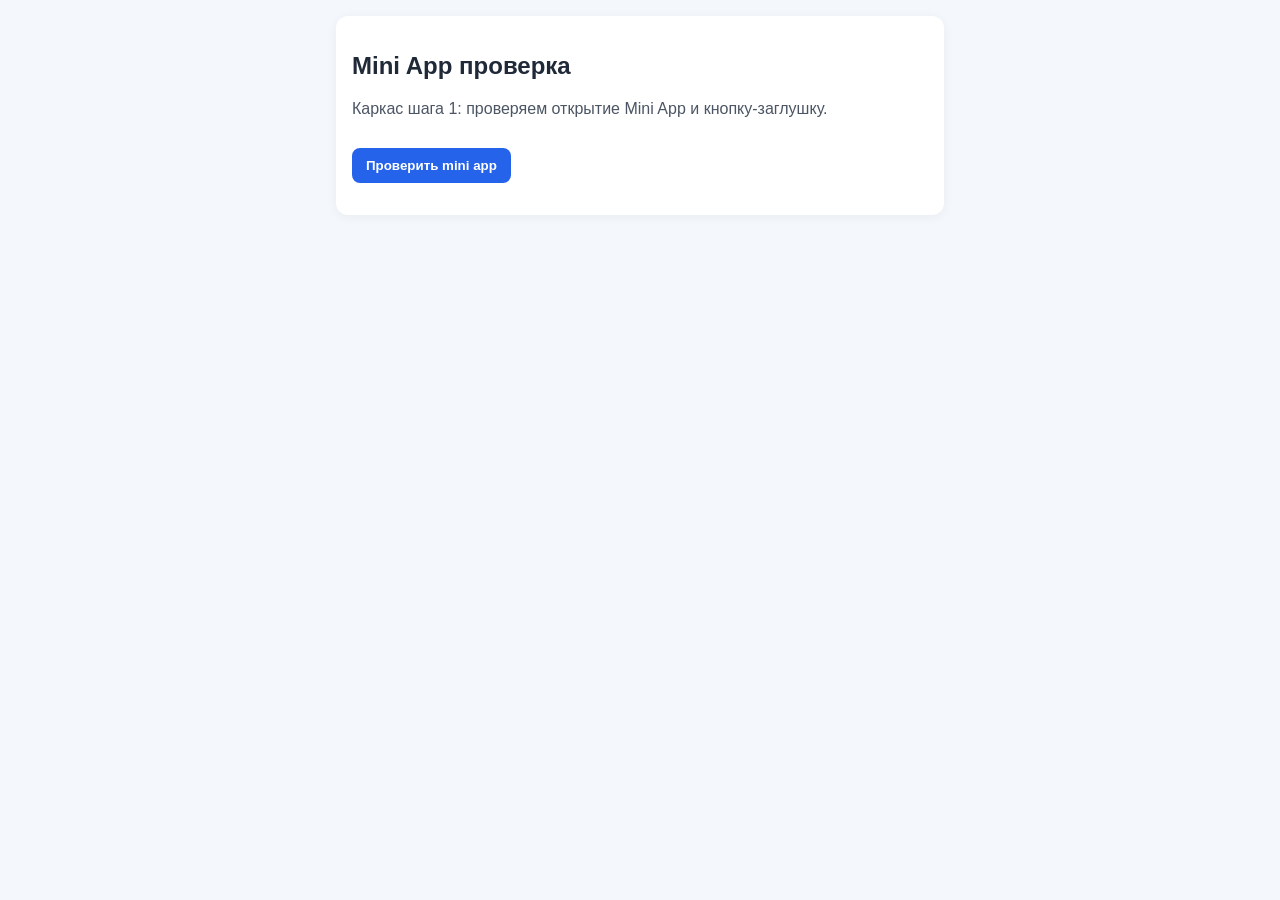
==== miniapp/index.html @ 68e5415d "chore(restart): перезапустить проект на новом каркасе Mini App Переводим проект на упрощенный рабочи" ====
<html lang="ru">
  <head>
    <meta charset="UTF-8" />
    <meta name="viewport" content="width=device-width, initial-scale=1.0" />
    <title>Weather Mini App Mock</title>
    <link rel="stylesheet" href="./styles.css" />
    <script src="https://telegram.org/js/telegram-web-app.js"></script>
  </head>
  <body>
    <main class="container">
      <section class="card">
        <h1>Mini App проверка</h1>
        <p class="hint">Каркас шага 1: проверяем открытие Mini App и кнопку-заглушку.</p>
        <button id="mockButton" class="btn" type="button">Проверить mini app</button>
        <p id="mockResult" class="result" aria-live="polite"></p>
      </section>
    </main>

    <script src="./app.js"></script>
  </body>
</html>
---- miniapp/styles.css ----
/* Базовый reset для предсказуемой верстки во всех webview. */
* {
  box-sizing: border-box;
}

/* Основной фон и типографика mini app. */
body {
  margin: 0;
  font-family: Arial, sans-serif;
  background: #f4f7fb;
  color: #1f2937;
}

/* Контейнер страницы с ограничением ширины. */
.container {
  max-width: 640px;
  margin: 0 auto;
  padding: 16px;
}

/* Карточка с тестовой кнопкой шага 1. */
.card {
  background: #ffffff;
  border-radius: 12px;
  padding: 16px;
  box-shadow: 0 2px 12px rgba(0, 0, 0, 0.05);
}

/* Подсказка пользователю перед действием. */
.hint {
  margin-top: 0;
  color: #4b5563;
}

/* Основная CTA-кнопка для проверки mock endpoint. */
.btn {
  margin-top: 14px;
  border: 0;
  border-radius: 8px;
  padding: 10px 14px;
  background: #2563eb;
  color: #ffffff;
  font-weight: 600;
  cursor: pointer;
}

/* Состояние hover для десктопной проверки в браузере. */
.btn:hover {
  background: #1d4ed8;
}

/* Блок, в котором показываем ответ backend или текст ошибки. */
.result {
  margin-top: 12px;
  white-space: pre-wrap;
}
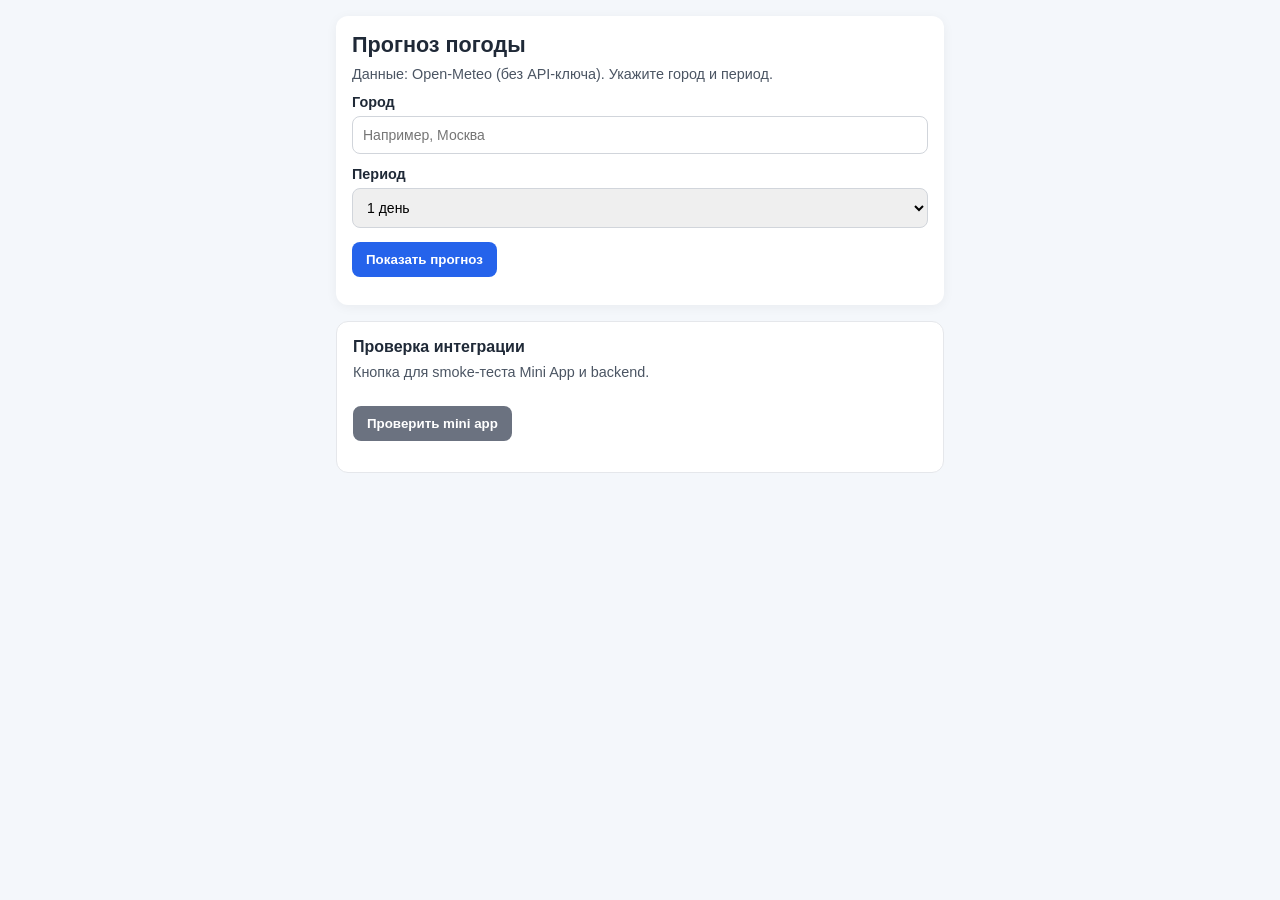
==== commit 574bb125: "feat(webapp): добавить форму прогноза в Mini App Форма города и периода 1/3/10 дней с вызовом /api/f" ====
--- a/miniapp/index.html
+++ b/miniapp/index.html
@@ -2,16 +2,34 @@
   <head>
     <meta charset="UTF-8" />
     <meta name="viewport" content="width=device-width, initial-scale=1.0" />
-    <title>Weather Mini App Mock</title>
+    <title>Прогноз погоды</title>
     <link rel="stylesheet" href="./styles.css" />
     <script src="https://telegram.org/js/telegram-web-app.js"></script>
   </head>
   <body>
     <main class="container">
       <section class="card">
-        <h1>Mini App проверка</h1>
-        <p class="hint">Каркас шага 1: проверяем открытие Mini App и кнопку-заглушку.</p>
-        <button id="mockButton" class="btn" type="button">Проверить mini app</button>
+        <h1>Прогноз погоды</h1>
+        <p class="hint">Данные: Open‑Meteo (без API‑ключа). Укажите город и период.</p>
+
+        <label for="cityInput">Город</label>
+        <input id="cityInput" type="text" placeholder="Например, Москва" autocomplete="off" />
+
+        <label for="daysSelect">Период</label>
+        <select id="daysSelect" aria-label="Период прогноза в днях">
+          <option value="1">1 день</option>
+          <option value="3">3 дня</option>
+          <option value="10">10 дней</option>
+        </select>
+
+        <button id="forecastButton" class="btn" type="button">Показать прогноз</button>
+        <div id="forecastResult" class="result" aria-live="polite"></div>
+      </section>
+
+      <section class="card card-muted">
+        <h2 class="card-title">Проверка интеграции</h2>
+        <p class="hint">Кнопка для smoke‑теста Mini App и backend.</p>
+        <button id="mockButton" class="btn btn-secondary" type="button">Проверить mini app</button>
         <p id="mockResult" class="result" aria-live="polite"></p>
       </section>
     </main>
--- a/miniapp/styles.css
+++ b/miniapp/styles.css
@@ -1,9 +1,7 @@
-/* Базовый reset для предсказуемой верстки во всех webview. */
 * {
   box-sizing: border-box;
 }
 
-/* Основной фон и типографика mini app. */
 body {
   margin: 0;
   font-family: Arial, sans-serif;
@@ -11,28 +9,59 @@
   color: #1f2937;
 }
 
-/* Контейнер страницы с ограничением ширины. */
 .container {
   max-width: 640px;
   margin: 0 auto;
   padding: 16px;
 }
 
-/* Карточка с тестовой кнопкой шага 1. */
 .card {
   background: #ffffff;
   border-radius: 12px;
   padding: 16px;
+  margin-bottom: 16px;
   box-shadow: 0 2px 12px rgba(0, 0, 0, 0.05);
 }
 
-/* Подсказка пользователю перед действием. */
+.card-muted {
+  border: 1px solid #e5e7eb;
+  box-shadow: none;
+}
+
+.card-title {
+  margin: 0 0 8px;
+  font-size: 1rem;
+}
+
+h1 {
+  margin: 0 0 8px;
+  font-size: 1.35rem;
+}
+
 .hint {
   margin-top: 0;
+  margin-bottom: 12px;
   color: #4b5563;
+  font-size: 0.9rem;
 }
 
-/* Основная CTA-кнопка для проверки mock endpoint. */
+label {
+  display: block;
+  margin-top: 12px;
+  margin-bottom: 6px;
+  font-weight: 600;
+  font-size: 0.9rem;
+}
+
+input,
+select {
+  width: 100%;
+  border: 1px solid #d1d5db;
+  border-radius: 8px;
+  padding: 10px;
+  font-size: 14px;
+}
+
 .btn {
   margin-top: 14px;
   border: 0;
@@ -44,13 +73,21 @@
   cursor: pointer;
 }
 
-/* Состояние hover для десктопной проверки в браузере. */
 .btn:hover {
   background: #1d4ed8;
 }
 
-/* Блок, в котором показываем ответ backend или текст ошибки. */
+.btn-secondary {
+  background: #6b7280;
+}
+
+.btn-secondary:hover {
+  background: #4b5563;
+}
+
 .result {
   margin-top: 12px;
   white-space: pre-wrap;
+  font-size: 0.95rem;
+  line-height: 1.45;
 }
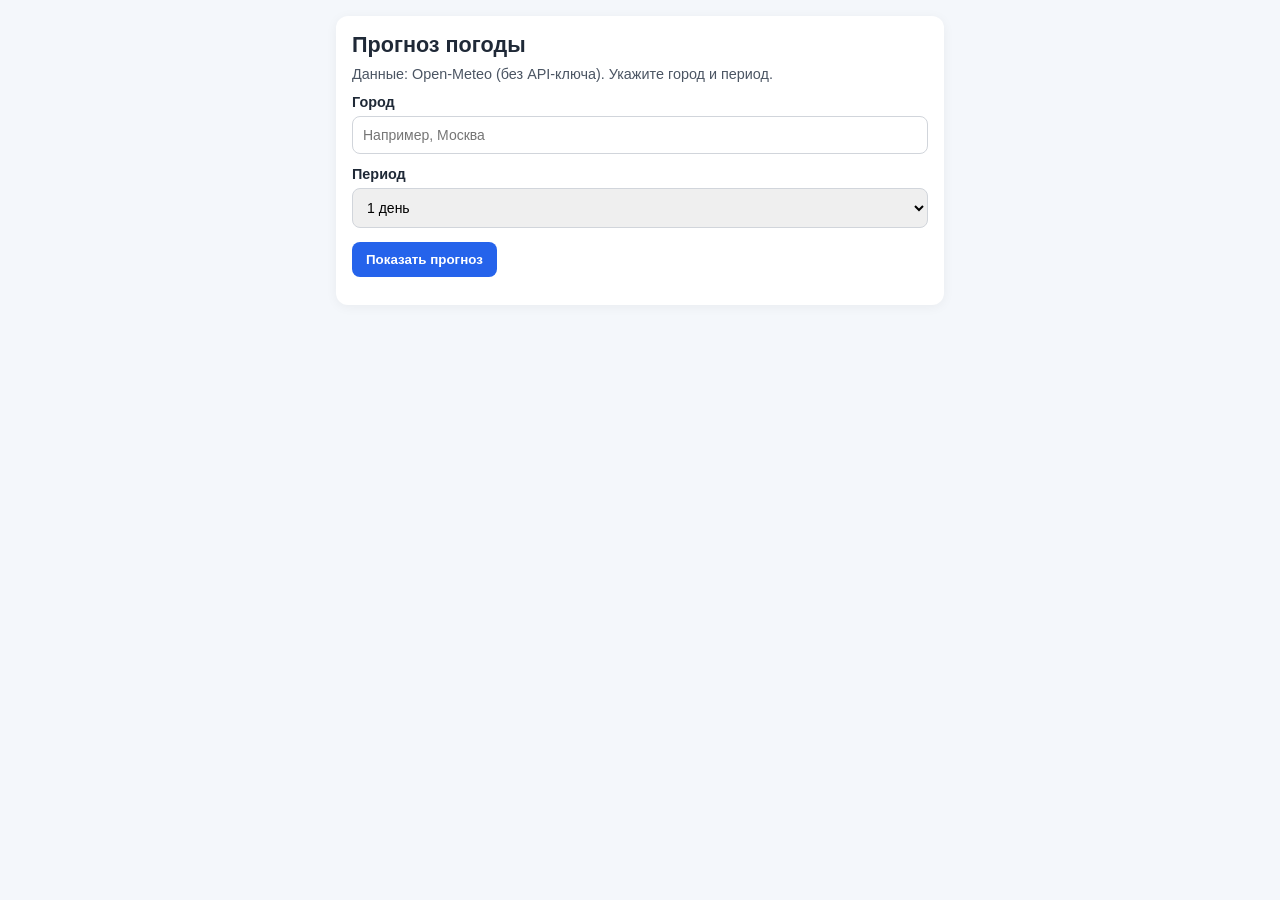
==== commit 9774c591: "chore(miniapp, backend): удалить legacy mock и обновить документацию Убраны эндпоинт GET /api/mock, " ====
--- a/miniapp/index.html
+++ b/miniapp/index.html
@@ -25,13 +25,6 @@
         <button id="forecastButton" class="btn" type="button">Показать прогноз</button>
         <div id="forecastResult" class="result" aria-live="polite"></div>
       </section>
-
-      <section class="card card-muted">
-        <h2 class="card-title">Проверка интеграции</h2>
-        <p class="hint">Кнопка для smoke‑теста Mini App и backend.</p>
-        <button id="mockButton" class="btn btn-secondary" type="button">Проверить mini app</button>
-        <p id="mockResult" class="result" aria-live="polite"></p>
-      </section>
     </main>
 
     <script src="./app.js"></script>
--- a/miniapp/styles.css
+++ b/miniapp/styles.css
@@ -21,16 +21,6 @@
   padding: 16px;
   margin-bottom: 16px;
   box-shadow: 0 2px 12px rgba(0, 0, 0, 0.05);
-}
-
-.card-muted {
-  border: 1px solid #e5e7eb;
-  box-shadow: none;
-}
-
-.card-title {
-  margin: 0 0 8px;
-  font-size: 1rem;
 }
 
 h1 {
@@ -77,14 +67,6 @@
   background: #1d4ed8;
 }
 
-.btn-secondary {
-  background: #6b7280;
-}
-
-.btn-secondary:hover {
-  background: #4b5563;
-}
-
 .result {
   margin-top: 12px;
   white-space: pre-wrap;
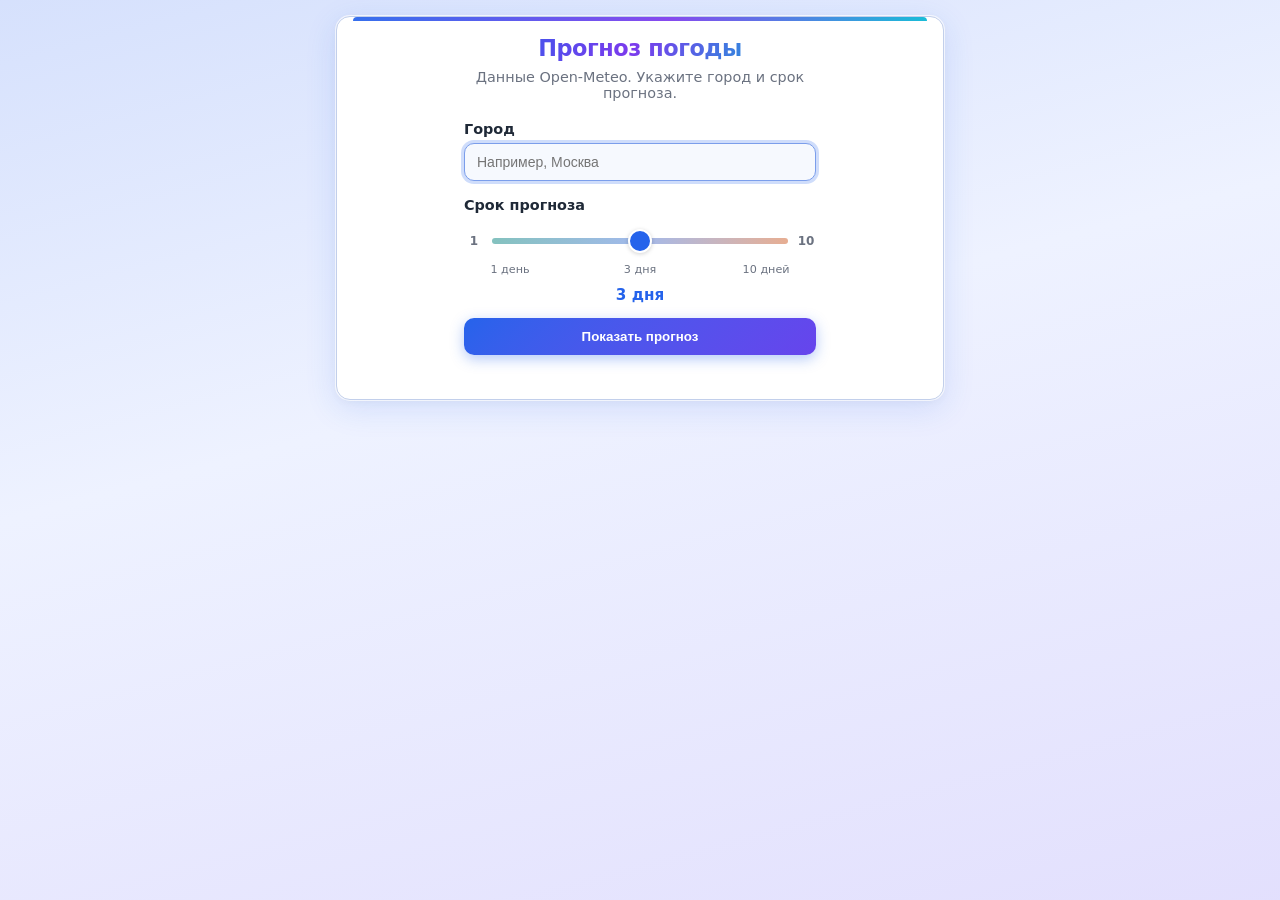
==== commit 024b2bc8: "feat(miniapp, backend): карточки прогноза, геоподсказки, weather_code и UI Mini App: тема Telegram, " ====
--- a/miniapp/index.html
+++ b/miniapp/index.html
@@ -3,27 +3,75 @@
     <meta charset="UTF-8" />
     <meta name="viewport" content="width=device-width, initial-scale=1.0" />
     <title>Прогноз погоды</title>
+    <link
+      rel="icon"
+      href="data:image/svg+xml,%3Csvg xmlns='http://www.w3.org/2000/svg' viewBox='0 0 32 32'%3E%3Ccircle cx='16' cy='16' r='14' fill='%232563eb'/%3E%3C/svg%3E"
+    />
     <link rel="stylesheet" href="./styles.css" />
     <script src="https://telegram.org/js/telegram-web-app.js"></script>
   </head>
   <body>
     <main class="container">
       <section class="card">
-        <h1>Прогноз погоды</h1>
-        <p class="hint">Данные: Open‑Meteo (без API‑ключа). Укажите город и период.</p>
+        <div class="form-intro">
+          <h1>Прогноз погоды</h1>
+          <p class="hint">Данные Open‑Meteo. Укажите город и срок прогноза.</p>
+        </div>
 
-        <label for="cityInput">Город</label>
-        <input id="cityInput" type="text" placeholder="Например, Москва" autocomplete="off" />
+        <form id="forecastForm" novalidate>
+          <div class="form-fields">
+            <div class="city-field">
+              <label for="cityInput">Город</label>
+              <input
+                id="cityInput"
+                name="city"
+                type="text"
+                placeholder="Например, Москва"
+                autocomplete="off"
+                maxlength="100"
+                autofocus
+                required
+                minlength="2"
+                aria-autocomplete="list"
+                aria-expanded="false"
+                aria-controls="citySuggestList"
+              />
+              <ul id="citySuggestList" class="city-suggest-list" role="listbox" hidden></ul>
+            </div>
 
-        <label for="daysSelect">Период</label>
-        <select id="daysSelect" aria-label="Период прогноза в днях">
-          <option value="1">1 день</option>
-          <option value="3">3 дня</option>
-          <option value="10">10 дней</option>
-        </select>
+            <div class="days-slider-block">
+              <label id="daysSliderLabel" for="daysSlider">Срок прогноза</label>
+              <div class="days-slider-row">
+                <span class="days-slider-edge" aria-hidden="true">1</span>
+                <input
+                  id="daysSlider"
+                  name="days"
+                  type="range"
+                  min="0"
+                  max="2"
+                  step="1"
+                  value="1"
+                  aria-labelledby="daysSliderLabel"
+                  aria-valuetext="3 дня"
+                />
+                <span class="days-slider-edge" aria-hidden="true">10</span>
+              </div>
+              <div class="days-slider-ticks" aria-hidden="true">
+                <span>1 день</span>
+                <span>3 дня</span>
+                <span>10 дней</span>
+              </div>
+              <p id="daysSliderCaption" class="days-slider-caption">3 дня</p>
+            </div>
 
-        <button id="forecastButton" class="btn" type="button">Показать прогноз</button>
-        <div id="forecastResult" class="result" aria-live="polite"></div>
+            <button id="forecastButton" class="btn" type="submit">Показать прогноз</button>
+          </div>
+        </form>
+
+        <div id="forecastError" class="error-block" role="alert" aria-live="assertive" hidden></div>
+        <div id="forecastSkeleton" class="forecast-skeleton" hidden aria-hidden="true"></div>
+        <div id="forecastSummary" class="forecast-summary" hidden></div>
+        <div id="forecastCards" class="forecast-cards" aria-live="polite"></div>
       </section>
     </main>
 
--- a/miniapp/styles.css
+++ b/miniapp/styles.css
@@ -1,12 +1,38 @@
+/* Светлая тема по умолчанию; переменные перезаписываются из Telegram.WebApp.themeParams. */
+:root {
+  --app-page-bg: #eef2ff;
+  --app-card-bg: #ffffff;
+  --app-text: #1f2937;
+  --app-muted: #6b7280;
+  --app-accent: #2563eb;
+  --app-accent-hover: #1d4ed8;
+  --app-accent-text: #ffffff;
+  --app-border: #e5e7eb;
+  --app-error-bg: #fef2f2;
+  --app-error-text: #b91c1c;
+  --app-error-border: #fecaca;
+  /* Акценты UI и температур (не перезаписываются из Telegram — читаемость) */
+  --app-decor-violet: #7c3aed;
+  --app-decor-cyan: #06b6d4;
+  --app-temp-min: #0d9488;
+  --app-temp-max: #ea580c;
+}
+
 * {
   box-sizing: border-box;
 }
 
 body {
   margin: 0;
-  font-family: Arial, sans-serif;
-  background: #f4f7fb;
-  color: #1f2937;
+  font-family: system-ui, -apple-system, "Segoe UI", Roboto, Arial, sans-serif;
+  color: var(--app-text);
+  background: linear-gradient(
+      165deg,
+      color-mix(in srgb, var(--app-accent) 12%, var(--app-page-bg)) 0%,
+      var(--app-page-bg) 42%,
+      color-mix(in srgb, var(--app-decor-violet) 10%, var(--app-page-bg)) 100%
+    )
+    fixed;
 }
 
 .container {
@@ -15,23 +41,59 @@
   padding: 16px;
 }
 
+/* Заголовок и пояснение — по центру карточки */
+.form-intro {
+  text-align: center;
+  max-width: 22rem;
+  margin: 0 auto 20px;
+}
+
+/* Поля формы — узкая колонка по центру */
+.form-fields {
+  max-width: 22rem;
+  margin: 0 auto;
+}
+
 .card {
-  background: #ffffff;
-  border-radius: 12px;
-  padding: 16px;
+  position: relative;
+  background: var(--app-card-bg);
+  border-radius: 14px;
+  padding: 18px 16px 16px;
   margin-bottom: 16px;
-  box-shadow: 0 2px 12px rgba(0, 0, 0, 0.05);
-}
-
-h1 {
+  border: 1px solid color-mix(in srgb, var(--app-accent) 18%, var(--app-border));
+  box-shadow:
+    0 0 0 1px color-mix(in srgb, var(--app-card-bg) 70%, transparent),
+    0 8px 32px color-mix(in srgb, var(--app-accent) 14%, transparent),
+    0 2px 8px rgba(0, 0, 0, 0.04);
+}
+
+.card::before {
+  content: "";
+  position: absolute;
+  left: 16px;
+  right: 16px;
+  top: 0;
+  height: 4px;
+  border-radius: 4px 4px 0 0;
+  background: linear-gradient(90deg, var(--app-accent), var(--app-decor-violet) 55%, var(--app-decor-cyan));
+  opacity: 0.92;
+}
+
+.form-intro h1 {
   margin: 0 0 8px;
-  font-size: 1.35rem;
+  font-size: 1.4rem;
+  font-weight: 700;
+  letter-spacing: -0.02em;
+  background: linear-gradient(115deg, var(--app-accent) 0%, var(--app-decor-violet) 48%, var(--app-decor-cyan) 100%);
+  -webkit-background-clip: text;
+  background-clip: text;
+  color: transparent;
 }
 
 .hint {
   margin-top: 0;
   margin-bottom: 12px;
-  color: #4b5563;
+  color: var(--app-muted);
   font-size: 0.9rem;
 }
 
@@ -43,33 +105,368 @@
   font-size: 0.9rem;
 }
 
-input,
-select {
+input[type="text"] {
   width: 100%;
-  border: 1px solid #d1d5db;
-  border-radius: 8px;
-  padding: 10px;
+  border: 1px solid var(--app-border);
+  border-radius: 10px;
+  padding: 10px 12px;
   font-size: 14px;
+  background: color-mix(in srgb, var(--app-card-bg) 96%, var(--app-accent));
+  color: var(--app-text);
+  transition:
+    border-color 0.15s ease,
+    box-shadow 0.15s ease;
+}
+
+input[type="text"]:focus {
+  outline: none;
+  border-color: color-mix(in srgb, var(--app-accent) 55%, var(--app-border));
+  box-shadow: 0 0 0 3px color-mix(in srgb, var(--app-accent) 22%, transparent);
+}
+
+.city-field {
+  position: relative;
+}
+
+.city-suggest-list {
+  position: absolute;
+  z-index: 20;
+  left: 0;
+  right: 0;
+  top: 100%;
+  margin: 6px 0 0;
+  padding: 4px 0;
+  max-height: min(40vh, 280px);
+  overflow-y: auto;
+  list-style: none;
+  background: var(--app-card-bg);
+  color: var(--app-text);
+  border: 1px solid color-mix(in srgb, var(--app-accent) 24%, var(--app-border));
+  border-radius: 10px;
+  box-shadow:
+    0 0 0 1px color-mix(in srgb, var(--app-card-bg) 80%, transparent),
+    0 12px 32px color-mix(in srgb, var(--app-accent) 18%, rgba(0, 0, 0, 0.12));
+}
+
+.city-suggest-item {
+  display: flex;
+  flex-direction: column;
+  gap: 2px;
+  padding: 10px 12px;
+  cursor: pointer;
+  font-size: 0.9rem;
+  line-height: 1.25;
+}
+
+.city-suggest-item-name {
+  font-weight: 600;
+}
+
+.city-suggest-item-sub {
+  font-size: 0.78rem;
+  color: var(--app-muted);
+}
+
+.city-suggest-item--active,
+.city-suggest-item:hover {
+  background: color-mix(in srgb, var(--app-accent) 14%, var(--app-card-bg));
+}
+
+/* Ползунок: три дискретных положения (1 / 3 / 10 дней) */
+.days-slider-block {
+  margin-top: 16px;
+}
+
+.days-slider-row {
+  display: flex;
+  align-items: center;
+  gap: 8px;
+  margin-top: 8px;
+}
+
+.days-slider-edge {
+  flex: 0 0 auto;
+  width: 1.25rem;
+  text-align: center;
+  font-size: 0.75rem;
+  font-weight: 600;
+  color: var(--app-muted);
+}
+
+input[type="range"]#daysSlider {
+  flex: 1 1 auto;
+  min-width: 0;
+  height: 40px;
+  margin: 0;
+  -webkit-appearance: none;
+  appearance: none;
+  background: transparent;
+  cursor: pointer;
+}
+
+input[type="range"]#daysSlider:focus {
+  outline: none;
+}
+
+input[type="range"]#daysSlider:focus-visible {
+  outline: 2px solid var(--app-accent);
+  outline-offset: 4px;
+  border-radius: 4px;
+}
+
+input[type="range"]#daysSlider::-webkit-slider-runnable-track {
+  height: 6px;
+  border-radius: 3px;
+  background: linear-gradient(
+    90deg,
+    color-mix(in srgb, var(--app-temp-min) 45%, var(--app-border)),
+    color-mix(in srgb, var(--app-accent) 35%, var(--app-border)),
+    color-mix(in srgb, var(--app-temp-max) 40%, var(--app-border))
+  );
+}
+
+input[type="range"]#daysSlider::-webkit-slider-thumb {
+  -webkit-appearance: none;
+  appearance: none;
+  width: 24px;
+  height: 24px;
+  margin-top: -9px;
+  border-radius: 50%;
+  background: var(--app-accent);
+  border: 2px solid var(--app-card-bg);
+  box-shadow: 0 1px 4px rgba(0, 0, 0, 0.18);
+}
+
+input[type="range"]#daysSlider:active::-webkit-slider-thumb {
+  box-shadow: 0 2px 8px rgba(0, 0, 0, 0.22);
+}
+
+input[type="range"]#daysSlider::-moz-range-track {
+  height: 6px;
+  border-radius: 3px;
+  background: linear-gradient(
+    90deg,
+    color-mix(in srgb, var(--app-temp-min) 45%, var(--app-border)),
+    color-mix(in srgb, var(--app-accent) 35%, var(--app-border)),
+    color-mix(in srgb, var(--app-temp-max) 40%, var(--app-border))
+  );
+}
+
+input[type="range"]#daysSlider::-moz-range-thumb {
+  width: 22px;
+  height: 22px;
+  border-radius: 50%;
+  background: var(--app-accent);
+  border: 2px solid var(--app-card-bg);
+  box-shadow: 0 1px 4px rgba(0, 0, 0, 0.18);
+}
+
+.days-slider-ticks {
+  display: flex;
+  justify-content: space-between;
+  padding: 0 1.65rem;
+  margin-top: 2px;
+  font-size: 0.7rem;
+  color: var(--app-muted);
+  line-height: 1.2;
+}
+
+.days-slider-ticks span {
+  flex: 0 0 30%;
+  text-align: center;
+}
+
+.days-slider-ticks span:first-child {
+  text-align: left;
+}
+
+.days-slider-ticks span:last-child {
+  text-align: right;
+}
+
+.days-slider-caption {
+  margin: 10px 0 0;
+  text-align: center;
+  font-size: 0.95rem;
+  font-weight: 600;
+  color: var(--app-accent);
 }
 
 .btn {
   margin-top: 14px;
   border: 0;
+  border-radius: 10px;
+  padding: 11px 14px;
+  width: 100%;
+  font-weight: 600;
+  cursor: pointer;
+  color: var(--app-accent-text);
+  background: linear-gradient(135deg, var(--app-accent) 0%, color-mix(in srgb, var(--app-decor-violet) 75%, var(--app-accent)) 100%);
+  box-shadow: 0 4px 14px color-mix(in srgb, var(--app-accent) 35%, transparent);
+}
+
+.btn:hover:not(:disabled) {
+  background: linear-gradient(135deg, var(--app-accent-hover) 0%, var(--app-decor-violet) 100%);
+  box-shadow: 0 6px 18px color-mix(in srgb, var(--app-accent) 42%, transparent);
+}
+
+.btn:disabled {
+  opacity: 0.55;
+  cursor: not-allowed;
+}
+
+.error-block {
+  margin-top: 14px;
+  padding: 12px;
   border-radius: 8px;
-  padding: 10px 14px;
-  background: #2563eb;
-  color: #ffffff;
-  font-weight: 600;
-  cursor: pointer;
-}
-
-.btn:hover {
-  background: #1d4ed8;
-}
-
-.result {
+  background: var(--app-error-bg);
+  color: var(--app-error-text);
+  border: 1px solid var(--app-error-border);
+  font-size: 0.95rem;
+}
+
+.forecast-summary {
+  margin-top: 16px;
+  font-weight: 600;
+  font-size: 1rem;
+  color: var(--app-text);
+}
+
+.forecast-summary-city {
+  color: var(--app-accent);
+}
+
+.forecast-summary-sep {
+  color: var(--app-muted);
+  font-weight: 500;
+}
+
+.forecast-summary-days {
+  color: var(--app-decor-violet);
+}
+
+.forecast-cards {
   margin-top: 12px;
-  white-space: pre-wrap;
+  display: grid;
+  gap: 10px;
+}
+
+.day-card {
+  display: grid;
+  grid-template-columns: auto 1fr;
+  grid-template-rows: auto auto auto;
+  column-gap: 12px;
+  row-gap: 4px;
+  padding: 12px 12px 12px 14px;
+  border-radius: 12px;
+  border: 1px solid color-mix(in srgb, var(--app-accent) 12%, var(--app-border));
+  background: linear-gradient(
+    135deg,
+    color-mix(in srgb, var(--app-temp-min) 10%, var(--app-card-bg)) 0%,
+    color-mix(in srgb, var(--app-card-bg) 94%, var(--app-muted)) 45%,
+    color-mix(in srgb, var(--app-temp-max) 8%, var(--app-card-bg)) 100%
+  );
+  box-shadow: 0 2px 10px color-mix(in srgb, var(--app-accent) 6%, transparent);
+}
+
+.day-card-icon {
+  grid-row: 1 / span 3;
+  align-self: center;
+  display: flex;
+  align-items: center;
+  justify-content: center;
+  width: 3.1rem;
+  height: 3.1rem;
+  font-size: 1.85rem;
+  line-height: 1;
+  border-radius: 50%;
+  background: radial-gradient(
+    circle at 30% 25%,
+    color-mix(in srgb, var(--app-decor-cyan) 22%, var(--app-card-bg)),
+    color-mix(in srgb, var(--app-accent) 18%, var(--app-card-bg))
+  );
+  box-shadow: inset 0 1px 0 color-mix(in srgb, var(--app-card-bg) 55%, transparent);
+}
+
+.day-card-date {
+  font-weight: 600;
   font-size: 0.95rem;
-  line-height: 1.45;
-}
+  color: color-mix(in srgb, var(--app-text) 92%, var(--app-accent));
+}
+
+.day-card-temps {
+  display: flex;
+  flex-wrap: wrap;
+  align-items: center;
+  gap: 0.35rem 0.55rem;
+  font-size: 0.9rem;
+}
+
+.day-card-temp-min,
+.day-card-temp-max {
+  display: inline-flex;
+  align-items: center;
+  gap: 0.2rem;
+}
+
+.day-card-temp-arrow {
+  font-weight: 800;
+  font-size: 1.05rem;
+  line-height: 1;
+}
+
+.day-card-temp-min .day-card-temp-arrow,
+.day-card-temp-min .day-card-temp-value {
+  color: var(--app-temp-min);
+}
+
+.day-card-temp-max .day-card-temp-arrow,
+.day-card-temp-max .day-card-temp-value {
+  color: var(--app-temp-max);
+}
+
+.day-card-temp-min .day-card-temp-value,
+.day-card-temp-max .day-card-temp-value {
+  font-weight: 700;
+  font-variant-numeric: tabular-nums;
+}
+
+.day-card-temp-sep {
+  color: var(--app-muted);
+  font-weight: 600;
+}
+
+.day-card-desc {
+  grid-column: 2;
+  font-size: 0.9rem;
+  line-height: 1.35;
+  color: color-mix(in srgb, var(--app-text) 88%, var(--app-muted));
+}
+
+.forecast-skeleton {
+  margin-top: 16px;
+  display: grid;
+  gap: 10px;
+}
+
+.skeleton-card {
+  height: 72px;
+  border-radius: 10px;
+  background: linear-gradient(
+    90deg,
+    color-mix(in srgb, var(--app-muted) 18%, var(--app-card-bg)) 0%,
+    color-mix(in srgb, var(--app-muted) 28%, var(--app-card-bg)) 50%,
+    color-mix(in srgb, var(--app-muted) 18%, var(--app-card-bg)) 100%
+  );
+  background-size: 200% 100%;
+  animation: skeleton-shimmer 1.1s ease-in-out infinite;
+}
+
+@keyframes skeleton-shimmer {
+  0% {
+    background-position: 100% 0;
+  }
+  100% {
+    background-position: -100% 0;
+  }
+}
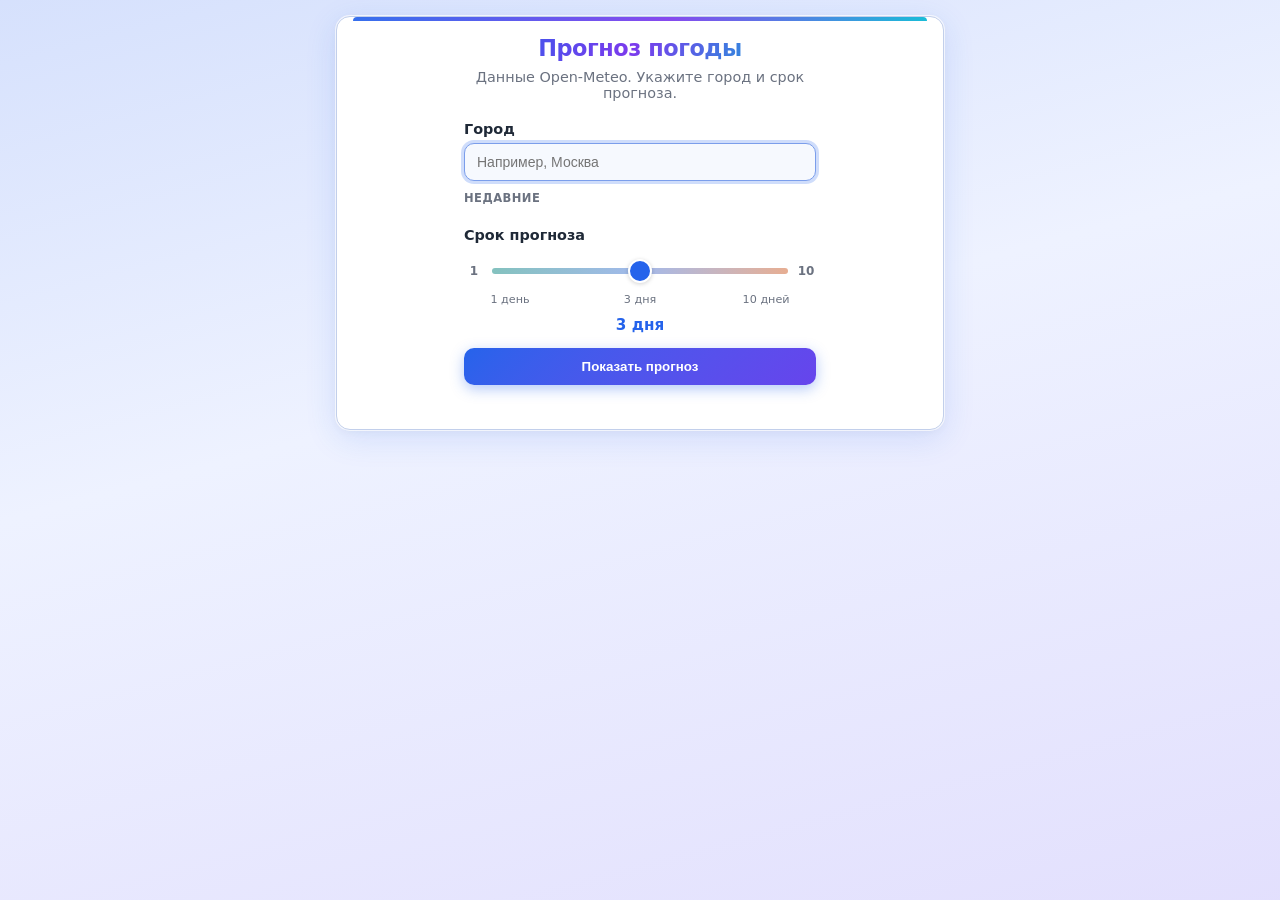
==== commit c2f6cc60: "feat(bot, miniapp): команды бота и чипы недавних городов Бот: /help, /about, /ping, /forecast через " ====
--- a/miniapp/index.html
+++ b/miniapp/index.html
@@ -39,6 +39,16 @@
               <ul id="citySuggestList" class="city-suggest-list" role="listbox" hidden></ul>
             </div>
 
+            <div id="recentCitiesRow" class="recent-cities" hidden>
+              <span class="recent-cities-label" id="recentCitiesLabel">Недавние</span>
+              <div
+                id="recentCitiesChips"
+                class="recent-cities-chips"
+                role="group"
+                aria-labelledby="recentCitiesLabel"
+              ></div>
+            </div>
+
             <div class="days-slider-block">
               <label id="daysSliderLabel" for="daysSlider">Срок прогноза</label>
               <div class="days-slider-row">
--- a/miniapp/styles.css
+++ b/miniapp/styles.css
@@ -172,6 +172,51 @@
   background: color-mix(in srgb, var(--app-accent) 14%, var(--app-card-bg));
 }
 
+.recent-cities {
+  margin-top: 10px;
+  display: flex;
+  flex-direction: column;
+  gap: 6px;
+}
+
+.recent-cities-label {
+  font-size: 0.72rem;
+  font-weight: 600;
+  text-transform: uppercase;
+  letter-spacing: 0.04em;
+  color: var(--app-muted);
+}
+
+.recent-cities-chips {
+  display: flex;
+  flex-wrap: wrap;
+  gap: 8px;
+}
+
+.recent-city-chip {
+  border: 1px solid color-mix(in srgb, var(--app-accent) 35%, var(--app-border));
+  background: color-mix(in srgb, var(--app-accent) 10%, var(--app-card-bg));
+  color: var(--app-text);
+  font-size: 0.85rem;
+  font-weight: 600;
+  padding: 6px 12px;
+  border-radius: 999px;
+  cursor: pointer;
+  max-width: min(100%, 14rem);
+  overflow: hidden;
+  text-overflow: ellipsis;
+  white-space: nowrap;
+}
+
+.recent-city-chip:hover {
+  background: color-mix(in srgb, var(--app-accent) 18%, var(--app-card-bg));
+  border-color: color-mix(in srgb, var(--app-accent) 50%, var(--app-border));
+}
+
+.recent-city-chip:active {
+  transform: scale(0.98);
+}
+
 /* Ползунок: три дискретных положения (1 / 3 / 10 дней) */
 .days-slider-block {
   margin-top: 16px;
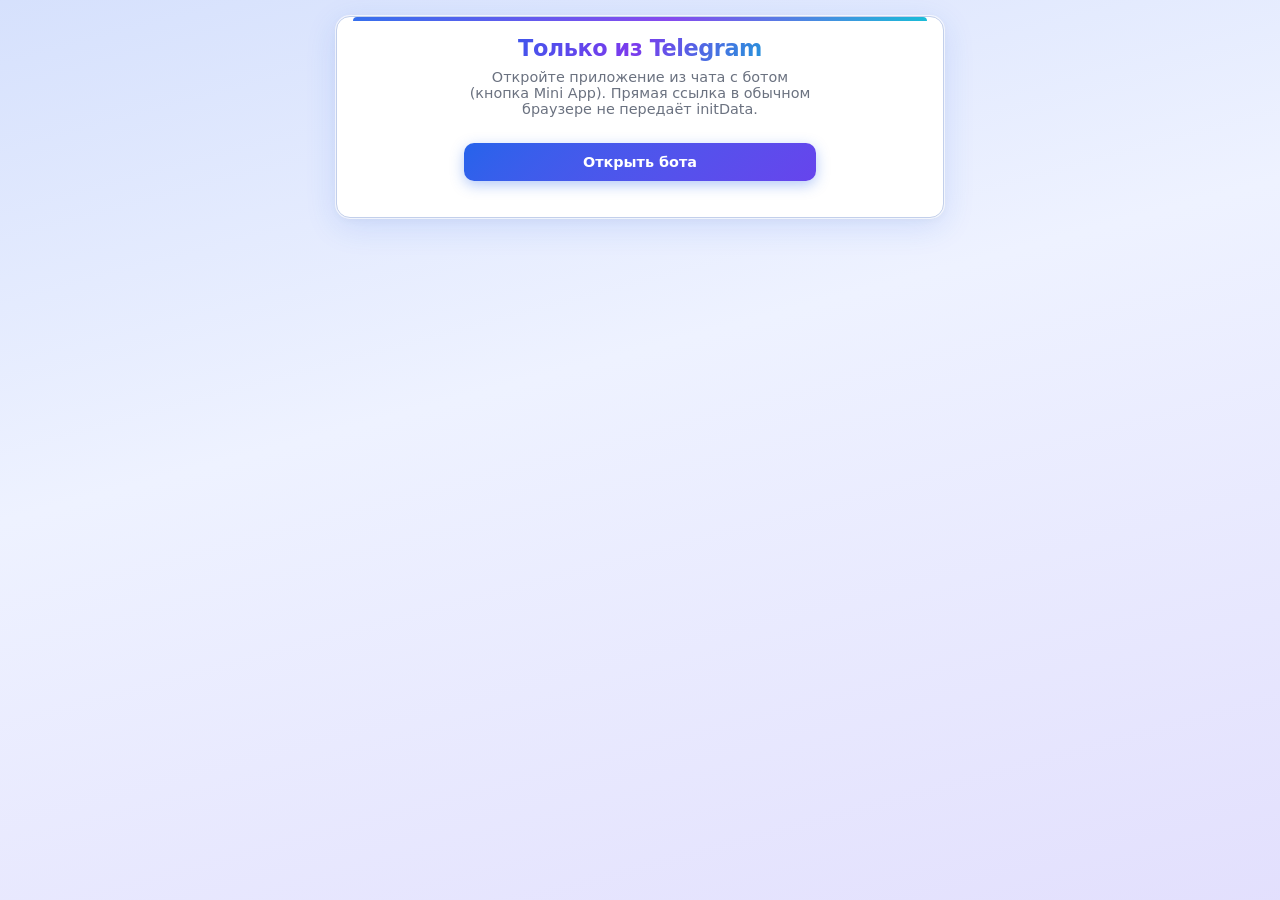
==== commit 4656e7f0: "feat(auth): верифицировать initData и защитить API сессией Добавляет серверную проверку подписи Tele" ====
--- a/miniapp/index.html
+++ b/miniapp/index.html
@@ -1,6 +1,7 @@
 <html lang="ru">
   <head>
     <meta charset="UTF-8" />
+    <meta http-equiv="Cache-Control" content="no-store" />
     <meta name="viewport" content="width=device-width, initial-scale=1.0" />
     <title>Прогноз погоды</title>
     <link
@@ -12,7 +13,20 @@
   </head>
   <body>
     <main class="container">
-      <section class="card">
+      <p id="appBootMessage" class="app-boot-message" aria-live="polite">Проверка доступа…</p>
+
+      <section id="telegramGate" class="card telegram-gate" hidden>
+        <div class="form-intro">
+          <h1 id="telegramGateTitle">Только из Telegram</h1>
+          <p id="telegramGateDetail" class="hint"></p>
+          <p class="hint telegram-gate-actions">
+            <a id="botLink" class="btn" href="https://t.me/" target="_blank" rel="noopener noreferrer"
+              >Открыть бота</a>
+          </p>
+        </div>
+      </section>
+
+      <section id="mainShell" class="card" hidden>
         <div class="form-intro">
           <h1>Прогноз погоды</h1>
           <p class="hint">Данные Open‑Meteo. Укажите город и срок прогноза.</p>
@@ -85,6 +99,7 @@
       </section>
     </main>
 
-    <script src="./app.js"></script>
+    <script src="./logger.js?v=20260503-authfix3"></script>
+    <script src="./app.js?v=20260503-authfix3"></script>
   </body>
 </html>
--- a/miniapp/styles.css
+++ b/miniapp/styles.css
@@ -41,6 +41,22 @@
   padding: 16px;
 }
 
+.app-boot-message {
+  text-align: center;
+  color: var(--app-muted);
+  font-size: 0.95rem;
+  margin: 8px 0 16px;
+}
+
+.telegram-gate .telegram-gate-actions {
+  margin-top: 12px;
+}
+
+.telegram-gate .btn {
+  display: inline-block;
+  text-decoration: none;
+}
+
 /* Заголовок и пояснение — по центру карточки */
 .form-intro {
   text-align: center;
